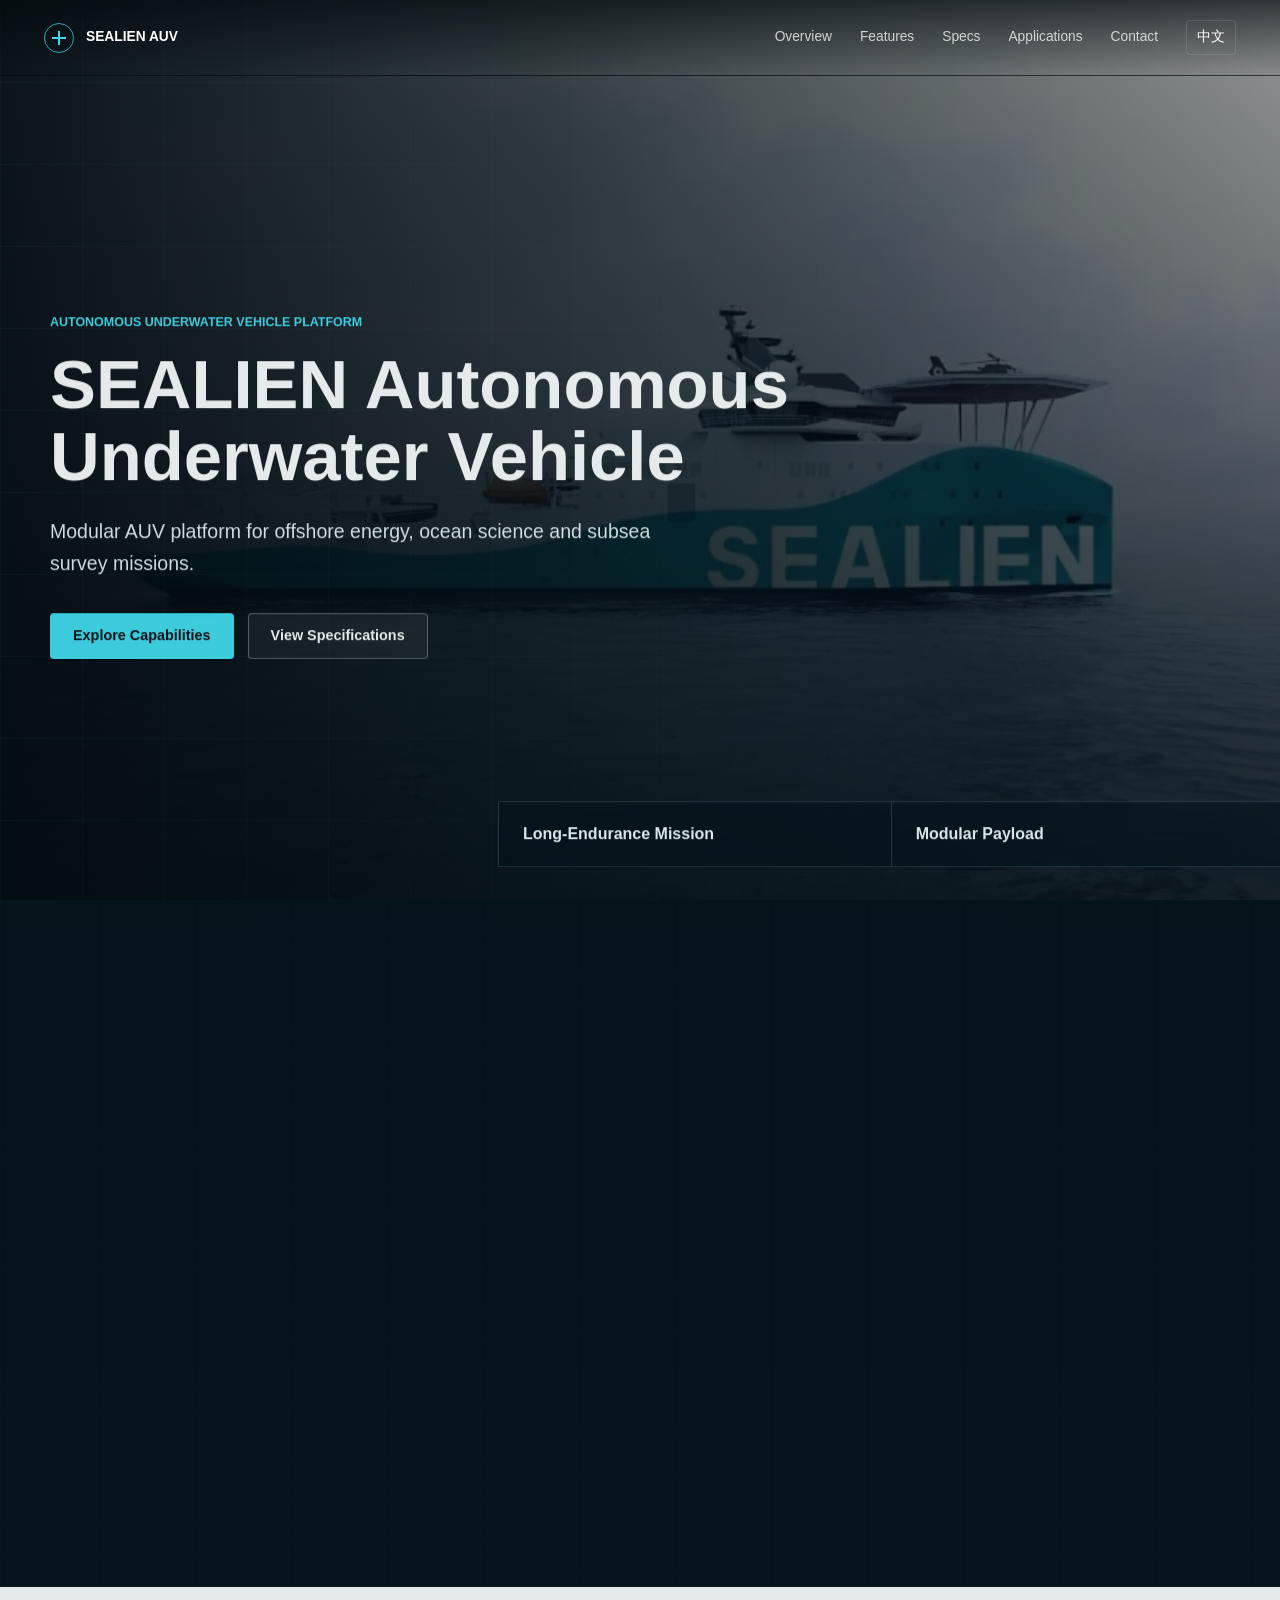
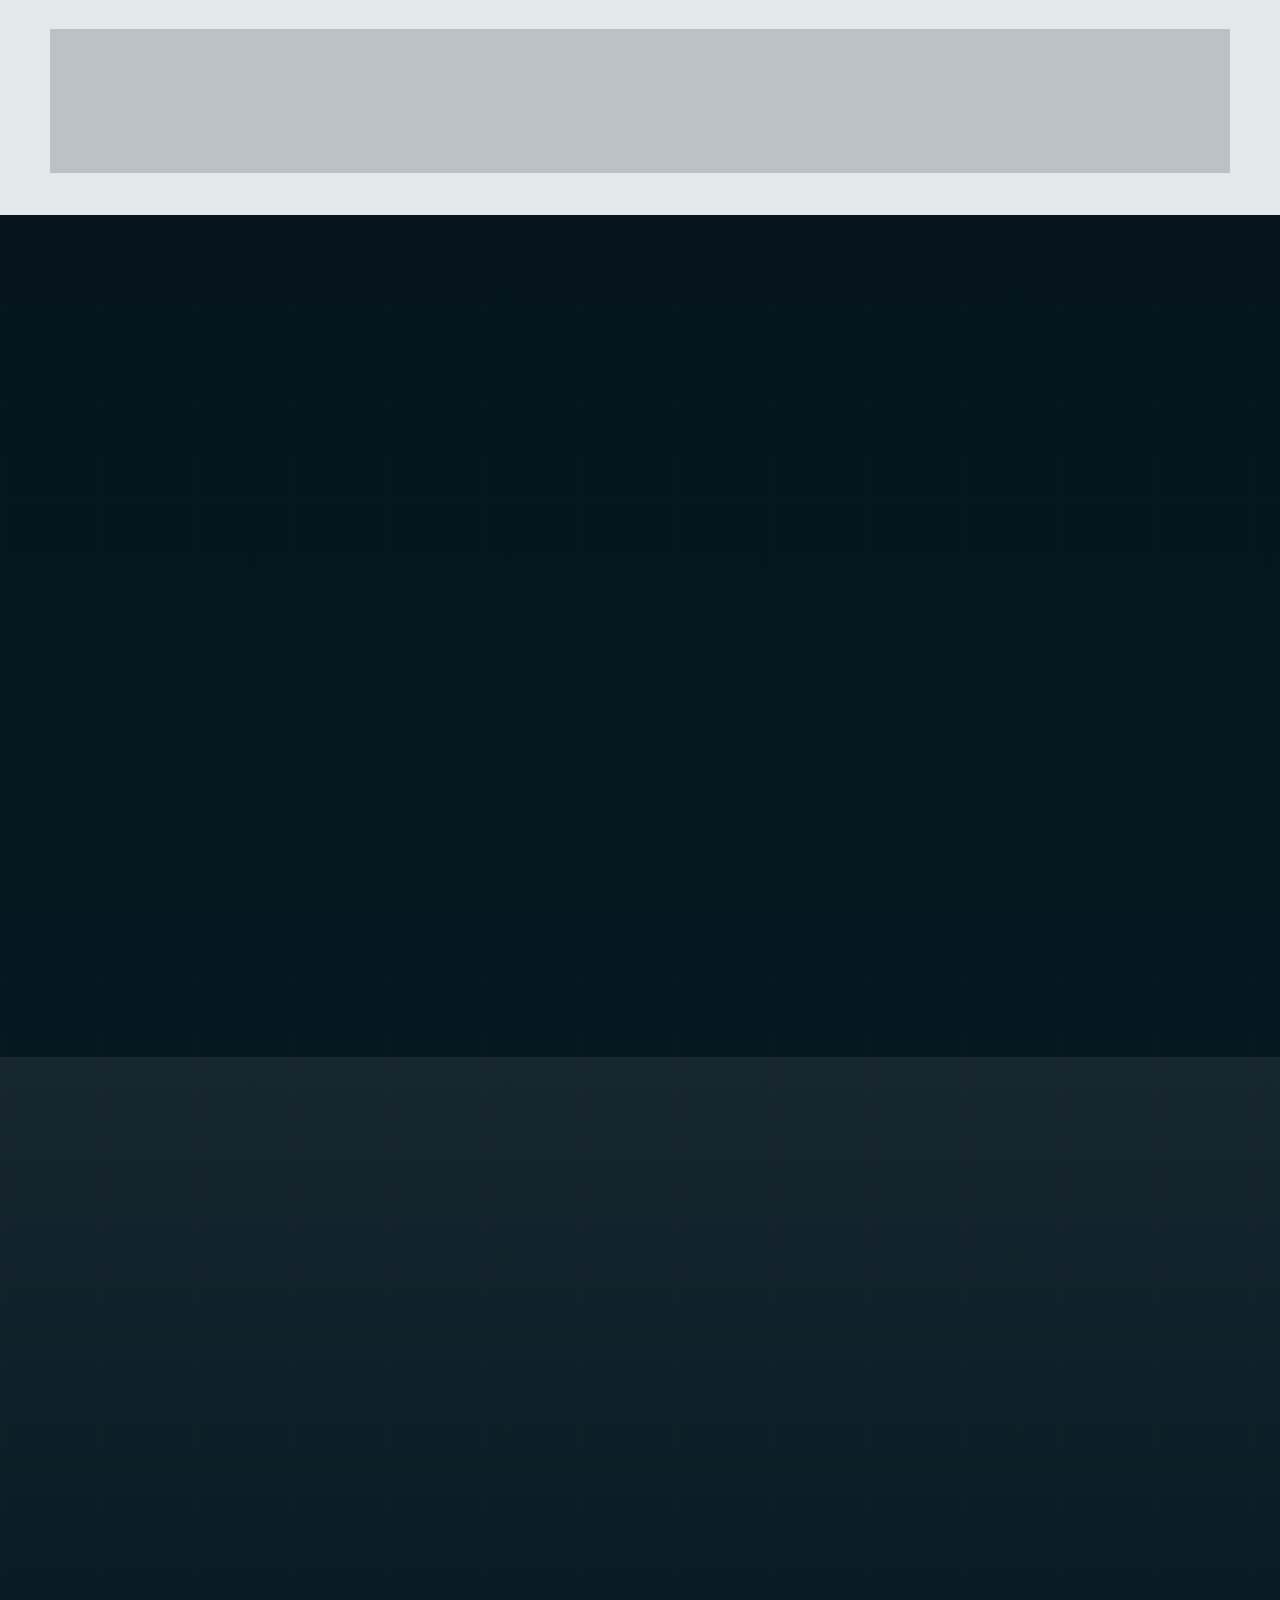
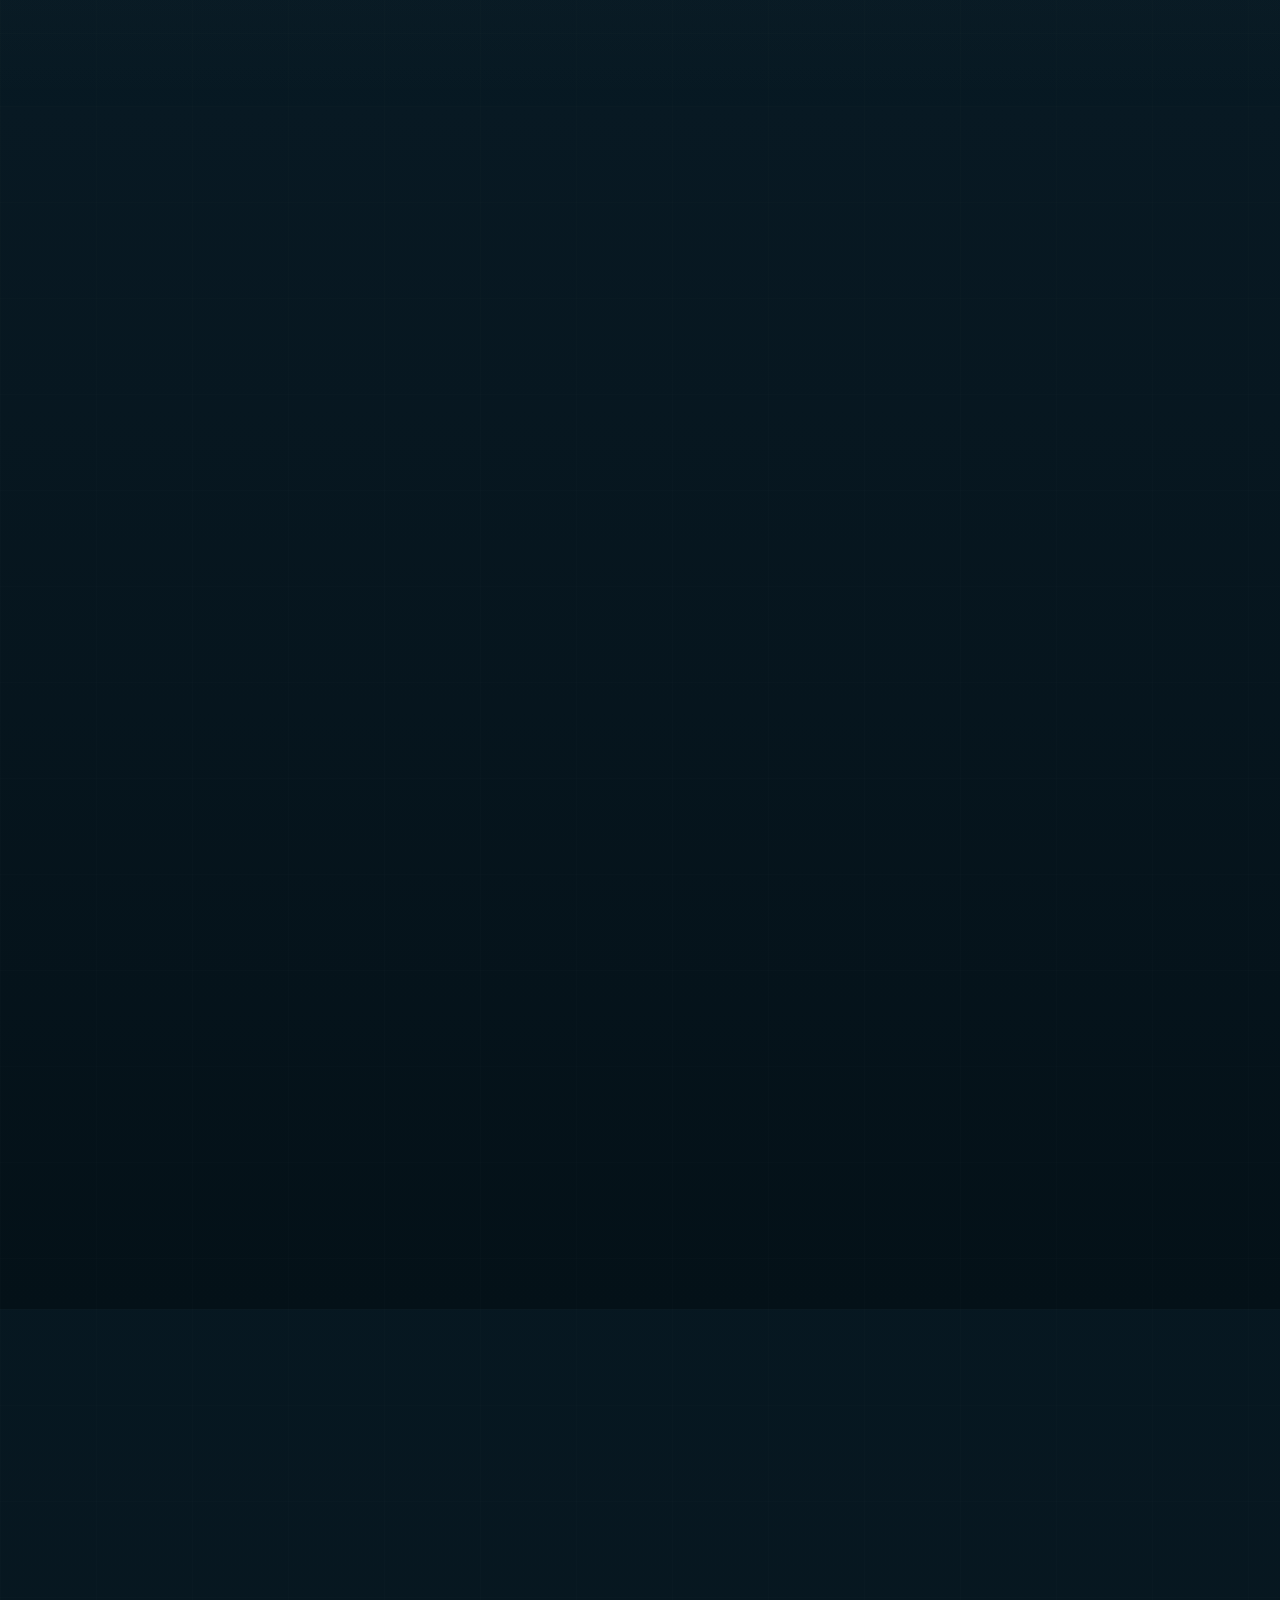
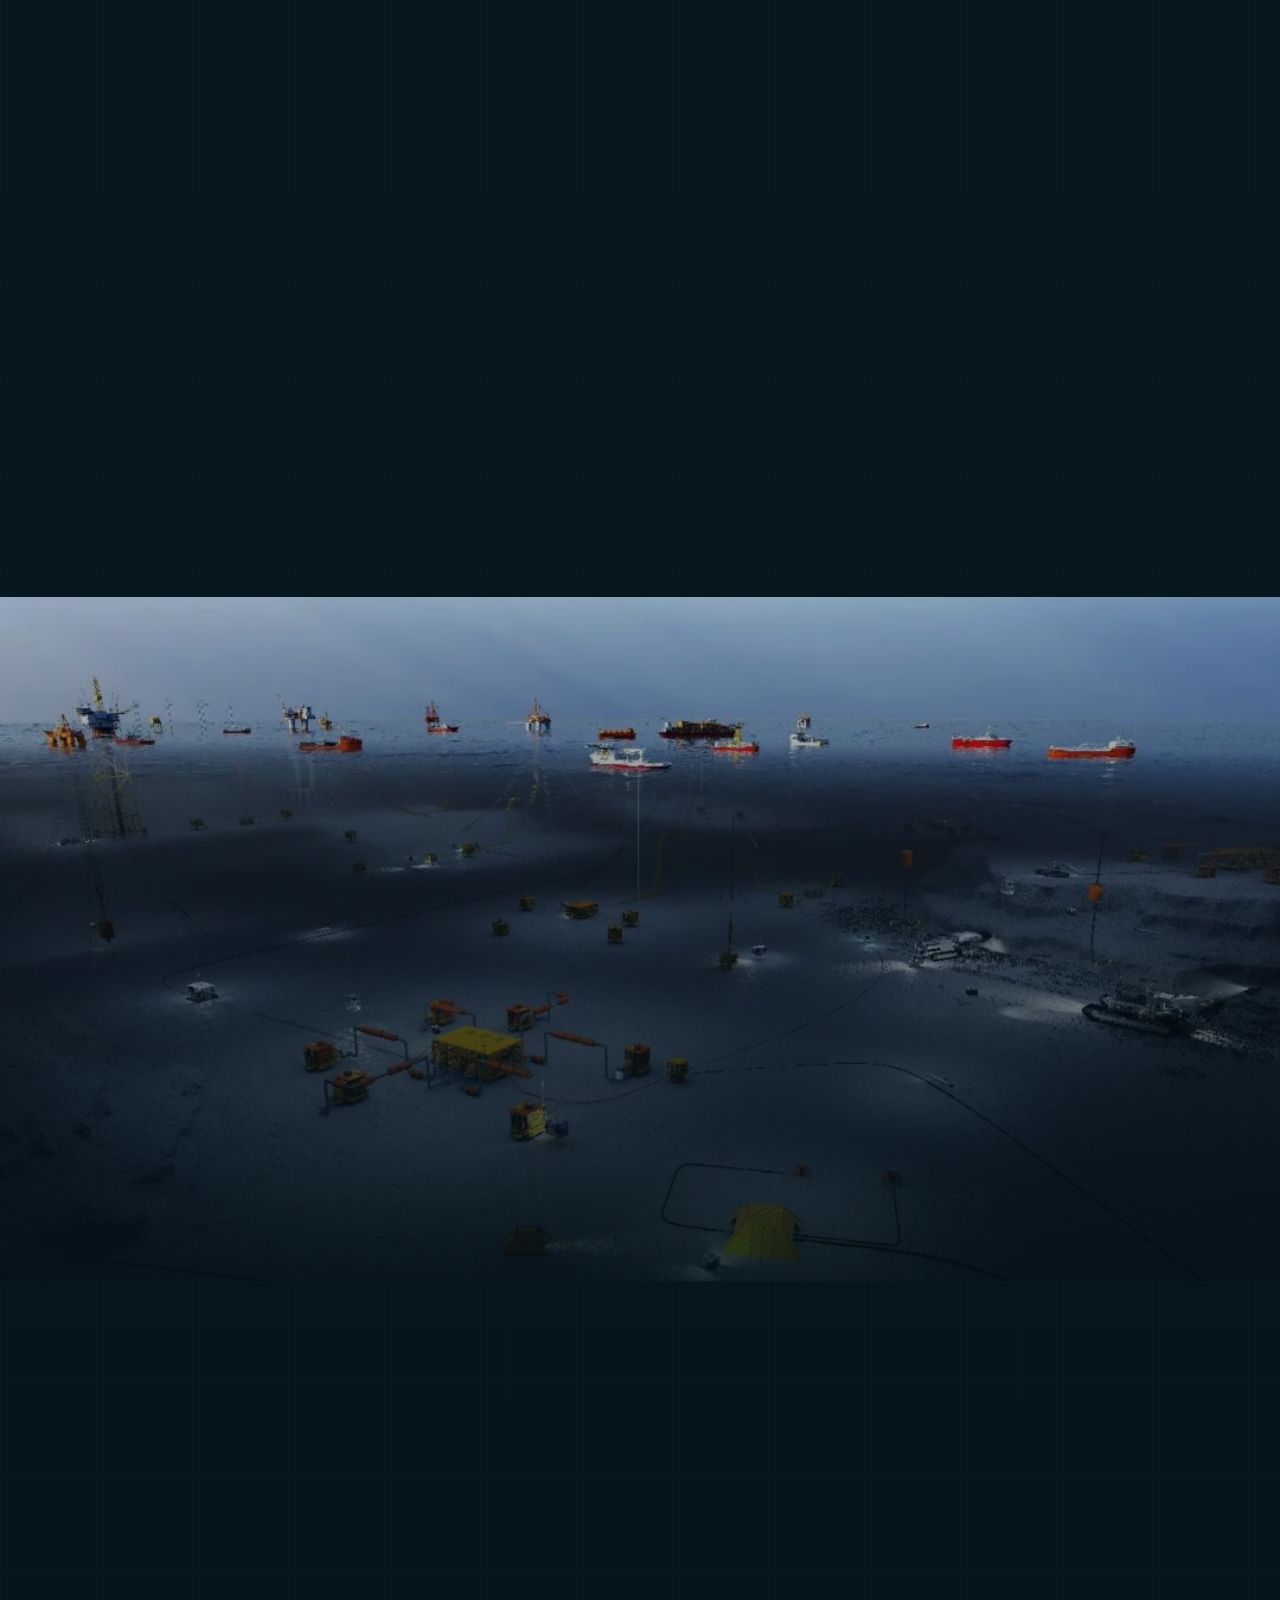
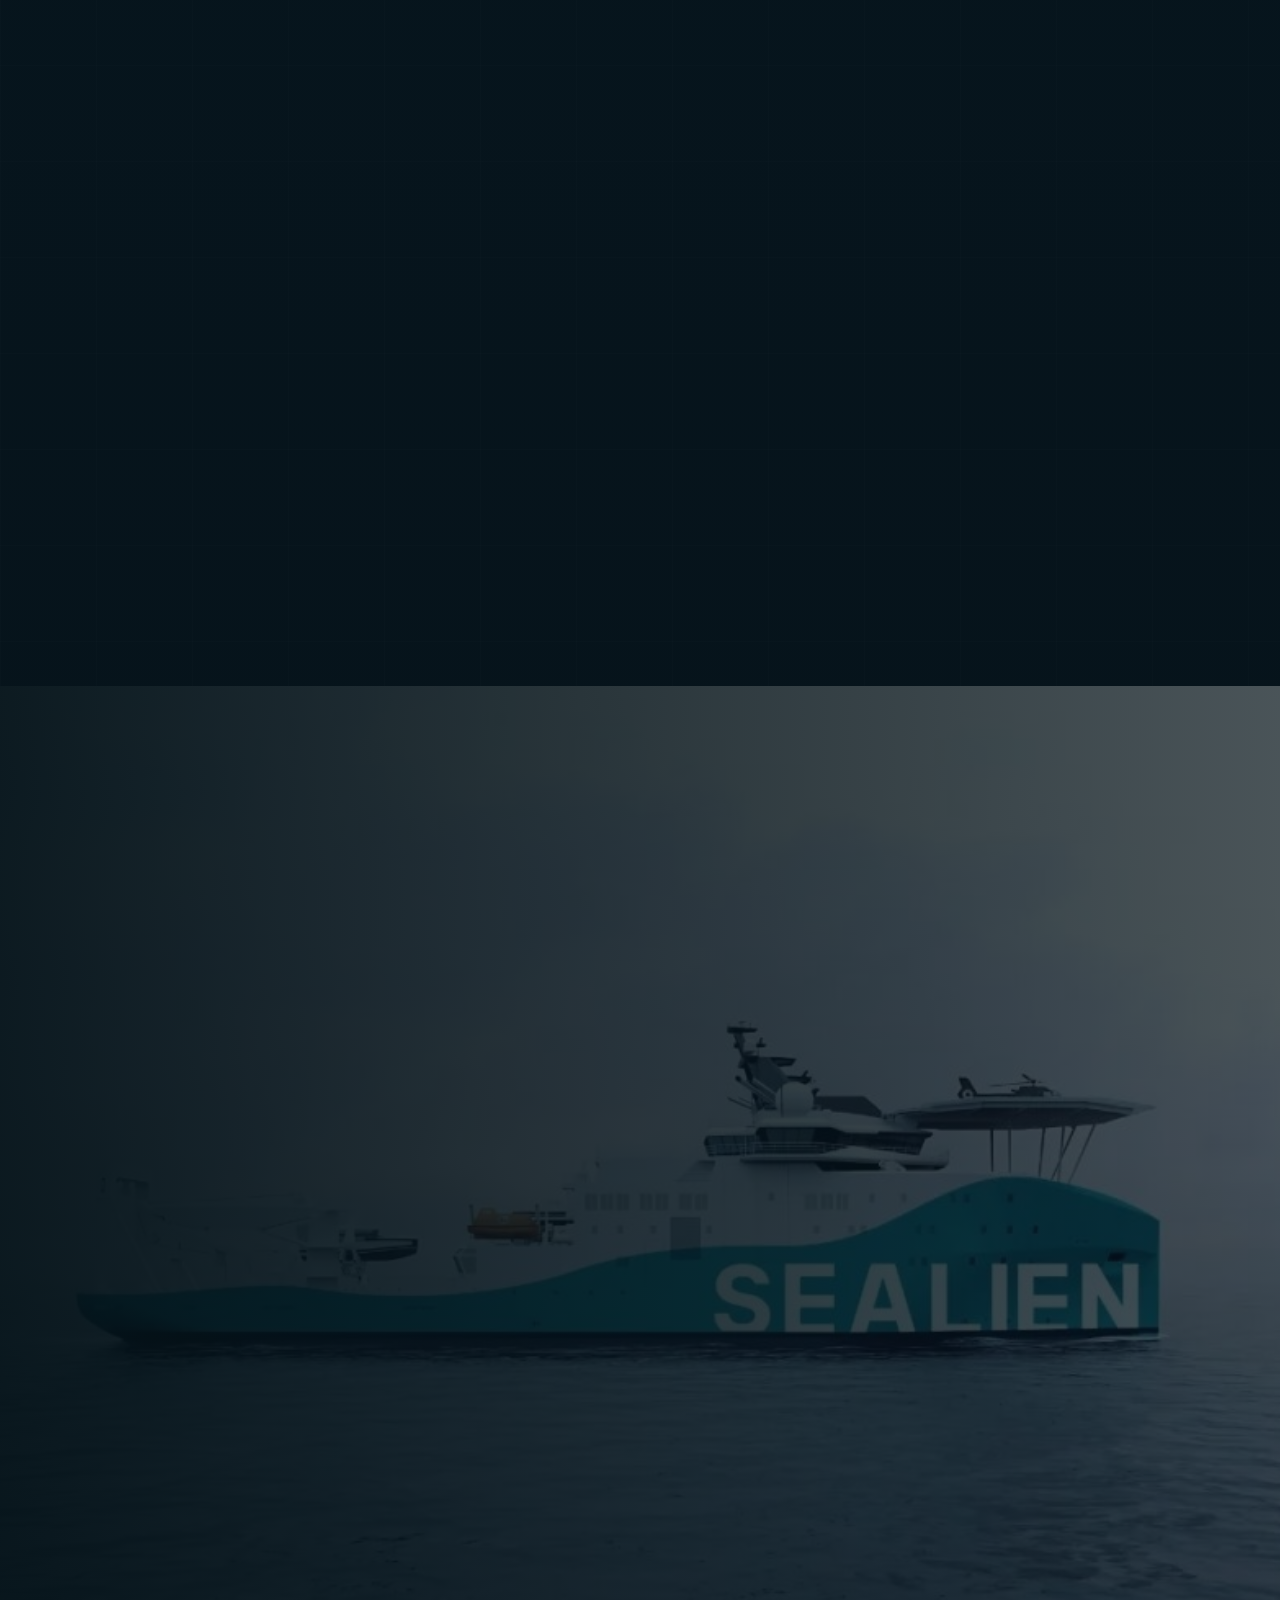
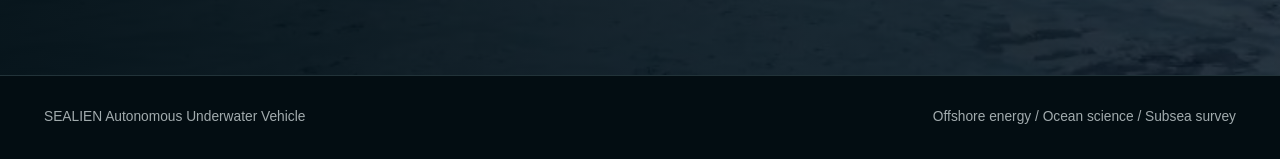
==== index.html @ 8cbf19f8 "Deploy AUV static site" ====
<!doctype html>
<html lang="en">
  <head>
    <meta charset="utf-8">
    <meta name="viewport" content="width=device-width, initial-scale=1">
    <meta http-equiv="refresh" content="0; url=AUV_Introduce_EN.html">
    <title>SEALIEN AUV</title>
  </head>
  <body>
    <p><a href="AUV_Introduce_EN.html">Open SEALIEN AUV English site</a></p>
  </body>
</html>
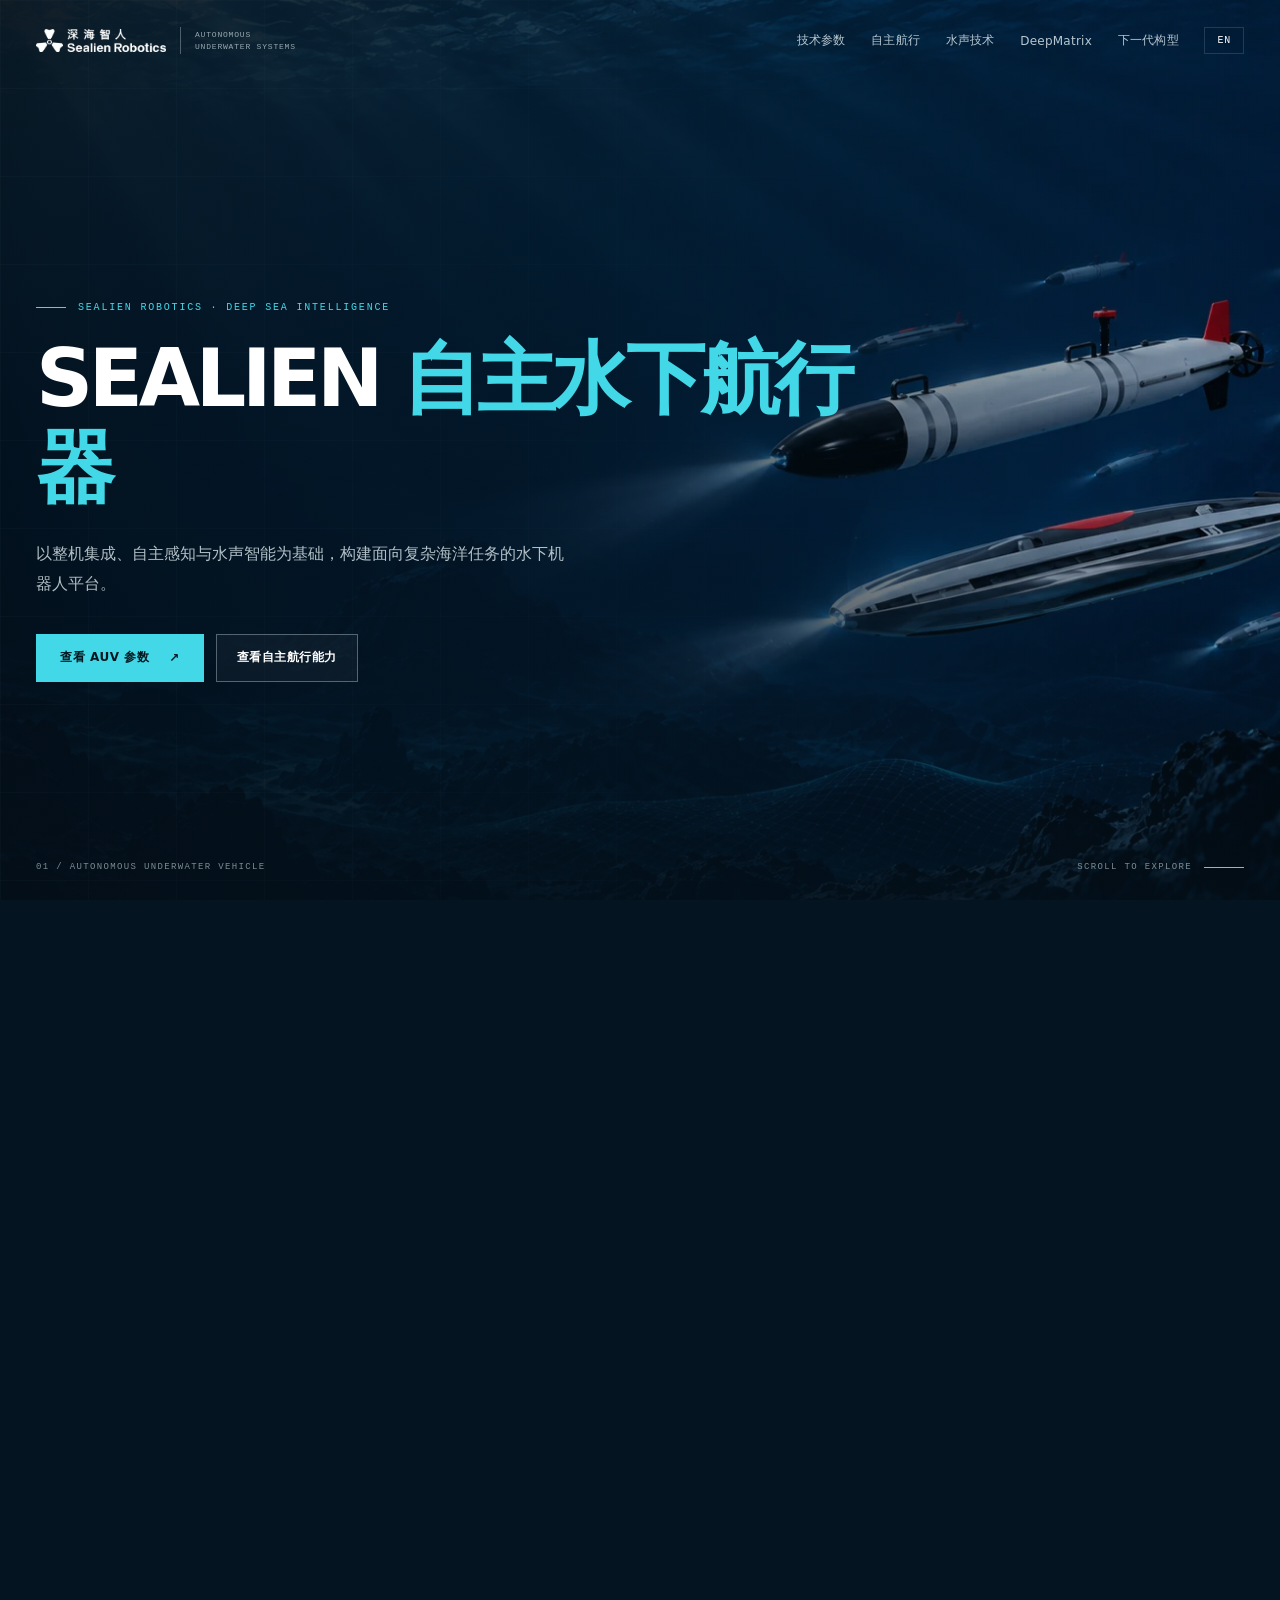
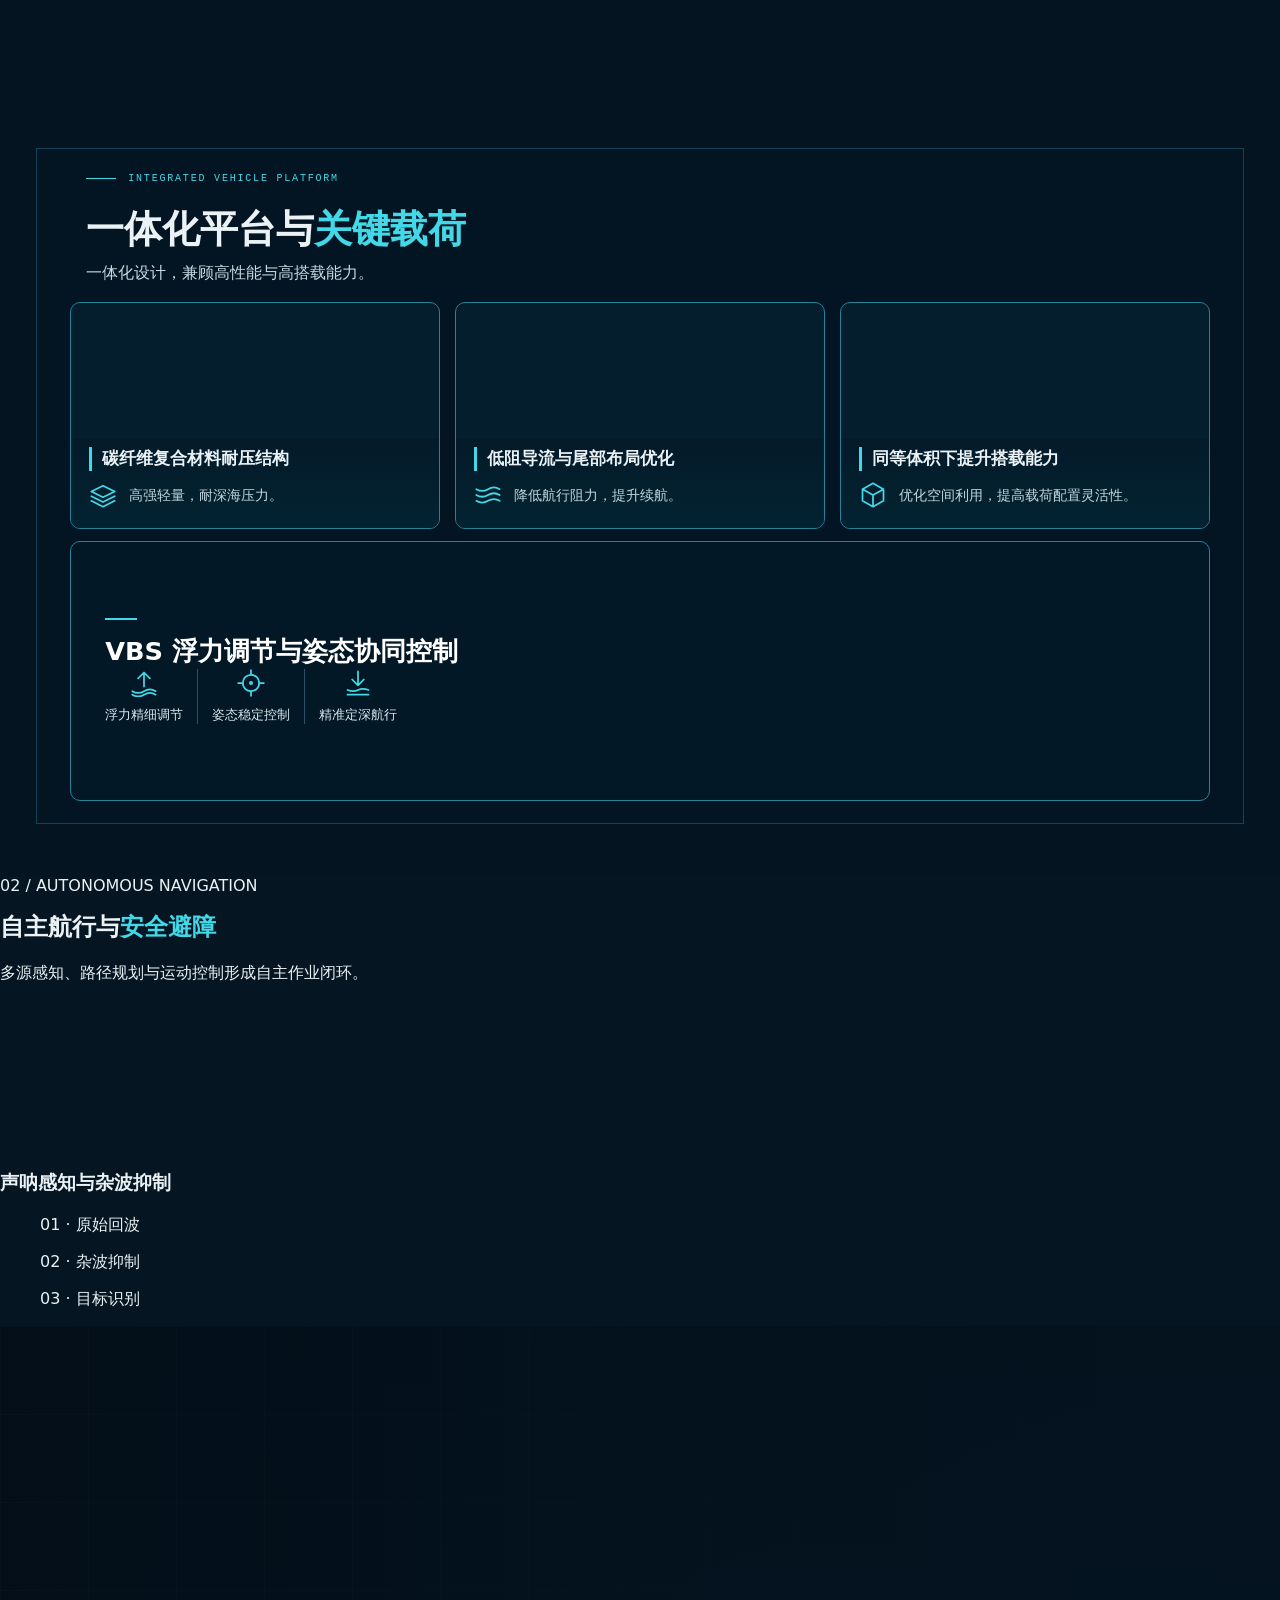
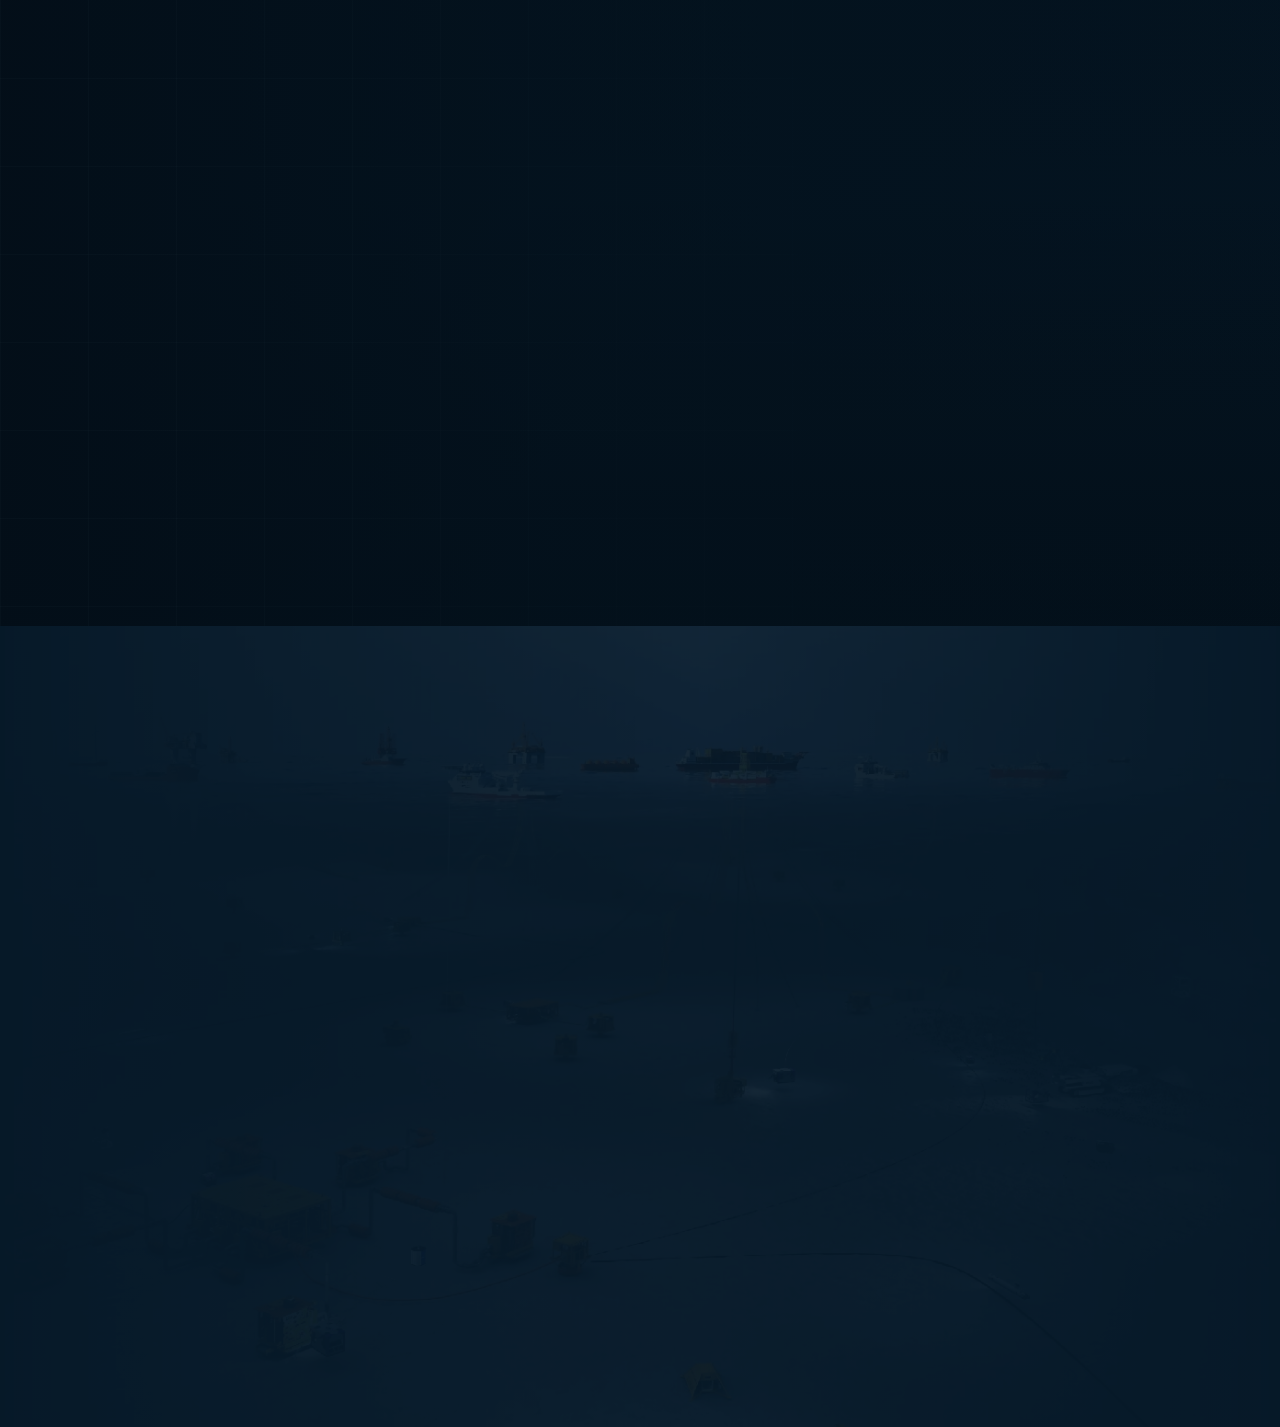
==== commit c2e75533: "Add files via upload" ====
--- a/index.html
+++ b/index.html
@@ -1,12 +1,2 @@
-<!doctype html>
-<html lang="en">
-  <head>
-    <meta charset="utf-8">
-    <meta name="viewport" content="width=device-width, initial-scale=1">
-    <meta http-equiv="refresh" content="0; url=AUV_Introduce_EN.html">
-    <title>SEALIEN AUV</title>
-  </head>
-  <body>
-    <p><a href="AUV_Introduce_EN.html">Open SEALIEN AUV English site</a></p>
-  </body>
-</html>
+<!doctype html>
+<html lang="zh-CN"><head><meta charset="utf-8"><meta name="viewport" content="width=device-width,initial-scale=1"><meta http-equiv="refresh" content="0;url=AUV_Introduce_CN.html"><title>SEALIEN AUV</title></head><body><a href="AUV_Introduce_CN.html">中文版</a> | <a href="AUV_Introduce_EN.html">English</a></body></html>
